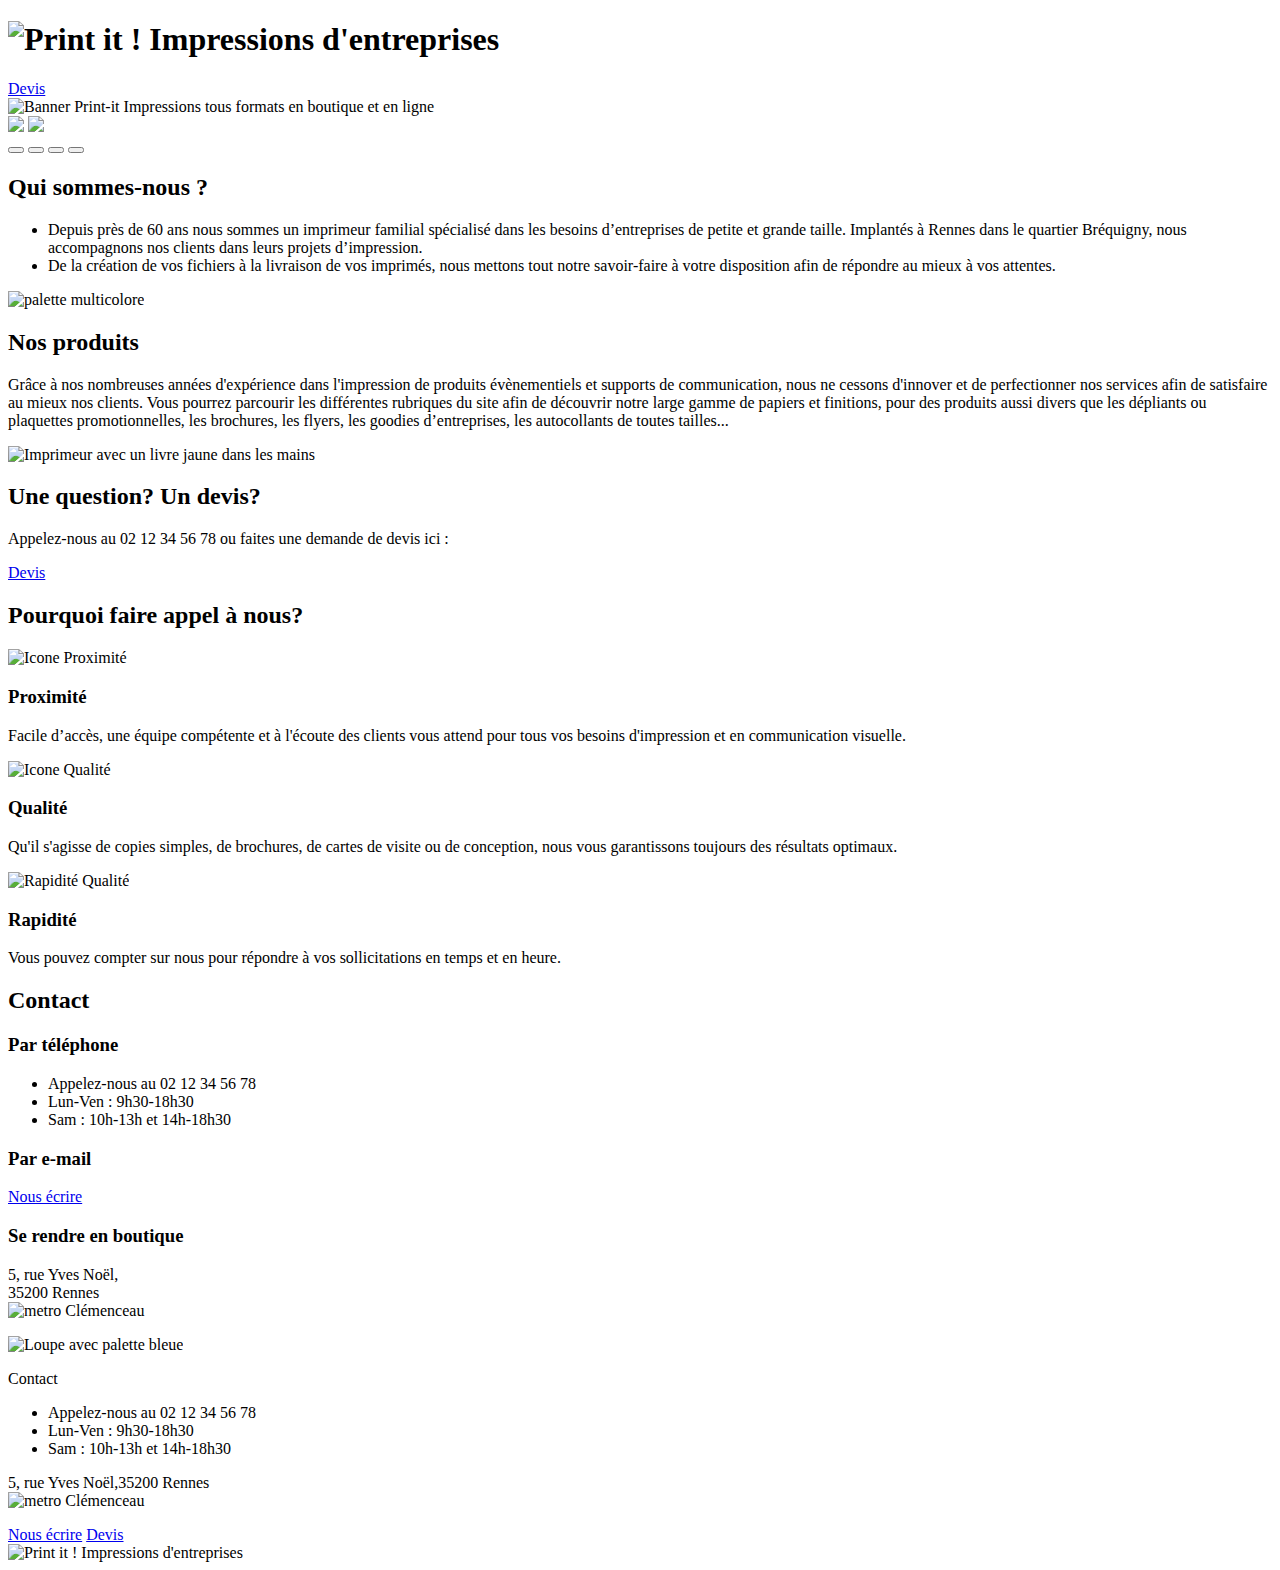
==== index.html @ a9a52a6a "index.html update" ====
<!DOCTYPE html>
<html lang="fr">
<head>
	<meta charset="UTF-8">
	<meta name="viewport" content="width=device-width, initial-scale=1.0">
	<title>Print it ! - Impressions d'entreprise</title>
	<link rel="stylesheet" href="./assets/style.css">
	<link rel="preconnect" href="https://fonts.googleapis.com">
	<link rel="preconnect" href="https://fonts.gstatic.com" crossorigin>
	<link href="https://fonts.googleapis.com/css2?family=Roboto:wght@400;700&family=Roboto+Slab:wght@400;900&display=swap" rel="stylesheet">
	<script src="assets/script.js" defer></script>
</head>
<body>
<header class="container">
	<h1>
		<img class="logo" src="./assets/images/logo.png" alt="Print it ! Impressions d'entreprises" >
	</h1>
	<a class="btn devis" href="mailto:contact@print-it.tld">Devis</a>
</header>
<main>
	<div id="banner">
		<div class="carousel-container">
			<div class="slider">
				<img class="slide" src="./assets/images/slideshow/slide1.jpg" alt="Banner Print-it" >
				<span class="tagLine" >Impressions tous formats <span>en boutique et en ligne</span>
			</div>
			<div class="controls">
				<img src="assets/images/arrow_left.png" class="prevArrow" > 
				<img src="assets/images/arrow_right.png" class="nextArrow" >
			</div>
			<div class="dots">
				<button class= "active" > </button>
				<button class= "" > </button>
				<button class= "" > </button>
				<button class= "" > </button>
			</div>
		</div>
	</div>
	
	<section id="about-us" class="container">
		<div>
			<h2>Qui sommes-nous ?</h2>
			<ul>
				<li>Depuis près de 60 ans nous sommes un imprimeur familial spécialisé dans les besoins d’entreprises de petite et grande taille. Implantés à Rennes dans le quartier Bréquigny, nous accompagnons nos clients dans leurs projets d’impression.</li>
				<li>De la création de vos fichiers à la livraison de vos imprimés, nous mettons tout notre savoir-faire à votre disposition afin de répondre au mieux à vos attentes.</li>
			</ul>
		</div>
		<aside>
			<img src="./assets/images/colors.jpg" alt="palette multicolore">
		</aside>
	</section>
	<section id="products" class="container">
		<div>
			<h2>Nos produits</h2>
			<p>Grâce à nos nombreuses années d'expérience dans l'impression de produits évènementiels et supports de communication, nous ne cessons d'innover et de perfectionner nos services afin de satisfaire au mieux nos clients. Vous pourrez parcourir les différentes rubriques du site afin de découvrir notre large gamme de papiers et finitions, pour des produits aussi divers que les dépliants ou plaquettes promotionnelles, les brochures, les flyers, les goodies d’entreprises, les autocollants de toutes tailles... </p>
		</div>
		<aside>
			<img src="./assets/images/yellow-book.jpg" alt="Imprimeur avec un livre jaune dans les mains">
		</aside>

	</section>
	<section id="question" class="bg-yellow">
		<h2>Une question? Un devis?</h2>
		<p>Appelez-nous au 02 12 34 56 78 ou faites une demande de devis ici :</p>
		<a href="mailto:contact@print-it.tld" class="btn devis">Devis</a>
	</section>
	<section id="why-us" class="container">
		<h2>Pourquoi faire appel à nous?</h2>
		<div>
			<article>
				<img src="./assets/images/proximity-icon.png" alt="Icone Proximité">
				<h3>Proximité</h3>
				<p>Facile d’accès, une équipe compétente et à l'écoute des clients vous attend pour tous vos besoins d'impression et en communication visuelle.</p>
			</article>
			<article>
				<img src="./assets/images/quality-icon.png" alt="Icone Qualité">
				<h3>Qualité</h3>
				<p>Qu'il s'agisse de copies simples, de brochures, de cartes de visite ou de conception, nous vous garantissons toujours des résultats optimaux.</p>
			</article>
			<article>
				<img src="./assets/images/speedy-icon.png" alt="Rapidité Qualité">
				<h3>Rapidité</h3>
				<p>Vous pouvez compter sur nous pour répondre à vos sollicitations en temps et en heure.</p>
			</article>
		</div>
	</section>
	<section id="contact" class="bg-lightblue">
		<div class="container">
			<div>
				<h2>Contact</h2>
				<div>
					<h3>Par téléphone</h3>
					<ul>
						<li>Appelez-nous au 02 12 34 56 78</li>
						<li>Lun-Ven : 9h30-18h30</li>
						<li>Sam : 10h-13h et 14h-18h30</li>
					</ul>
				</div>
				<div>
					<h3>Par e-mail</h3>
					<p>
						<a href="mailto:contact@print-it.tld" class="btn">Nous écrire</a>
					</p>
				</div>
				<div>
					<h3>Se rendre en boutique</h3>
					<p>5, rue Yves Noël,<br>
						35200 Rennes<br>
						<img class="inline-icon" src="./assets/images/metro.png" alt="metro"/> Clémenceau</p>
				</div>
			</div>
			<div>
				<img src="./assets/images/magnifying-glass.jpg" alt="Loupe avec palette bleue">
			</div>

		</div>
	</section>
</main>
<footer>
	<div>
		<p class="footer-contact">Contact</p>
		<ul>
			<li>Appelez-nous au 02 12 34 56 78</li>
			<li>Lun-Ven : 9h30-18h30</li>
			<li>Sam : 10h-13h et 14h-18h30</li>
		</ul>
	</div>
	<div>
		<p>5, rue Yves Noël,35200 Rennes<br>
			<img src="./assets/images/metro.png" alt="metro"/> Clémenceau</p>
	</div>
	<div>
		<a href="mailto:contact@print-it.tld" class="btn">Nous écrire</a>
		<a href="mailto:contact@print-it.tld?subject=Demande&nbsp;de&nbsp;devis" class="btn devis">Devis</a>
	</div>
	<div>
		<img class="footer-logo" src="./assets/images/logo.png" alt="Print it ! Impressions d'entreprises" >
	</div>
</footer>
</body>
</html>
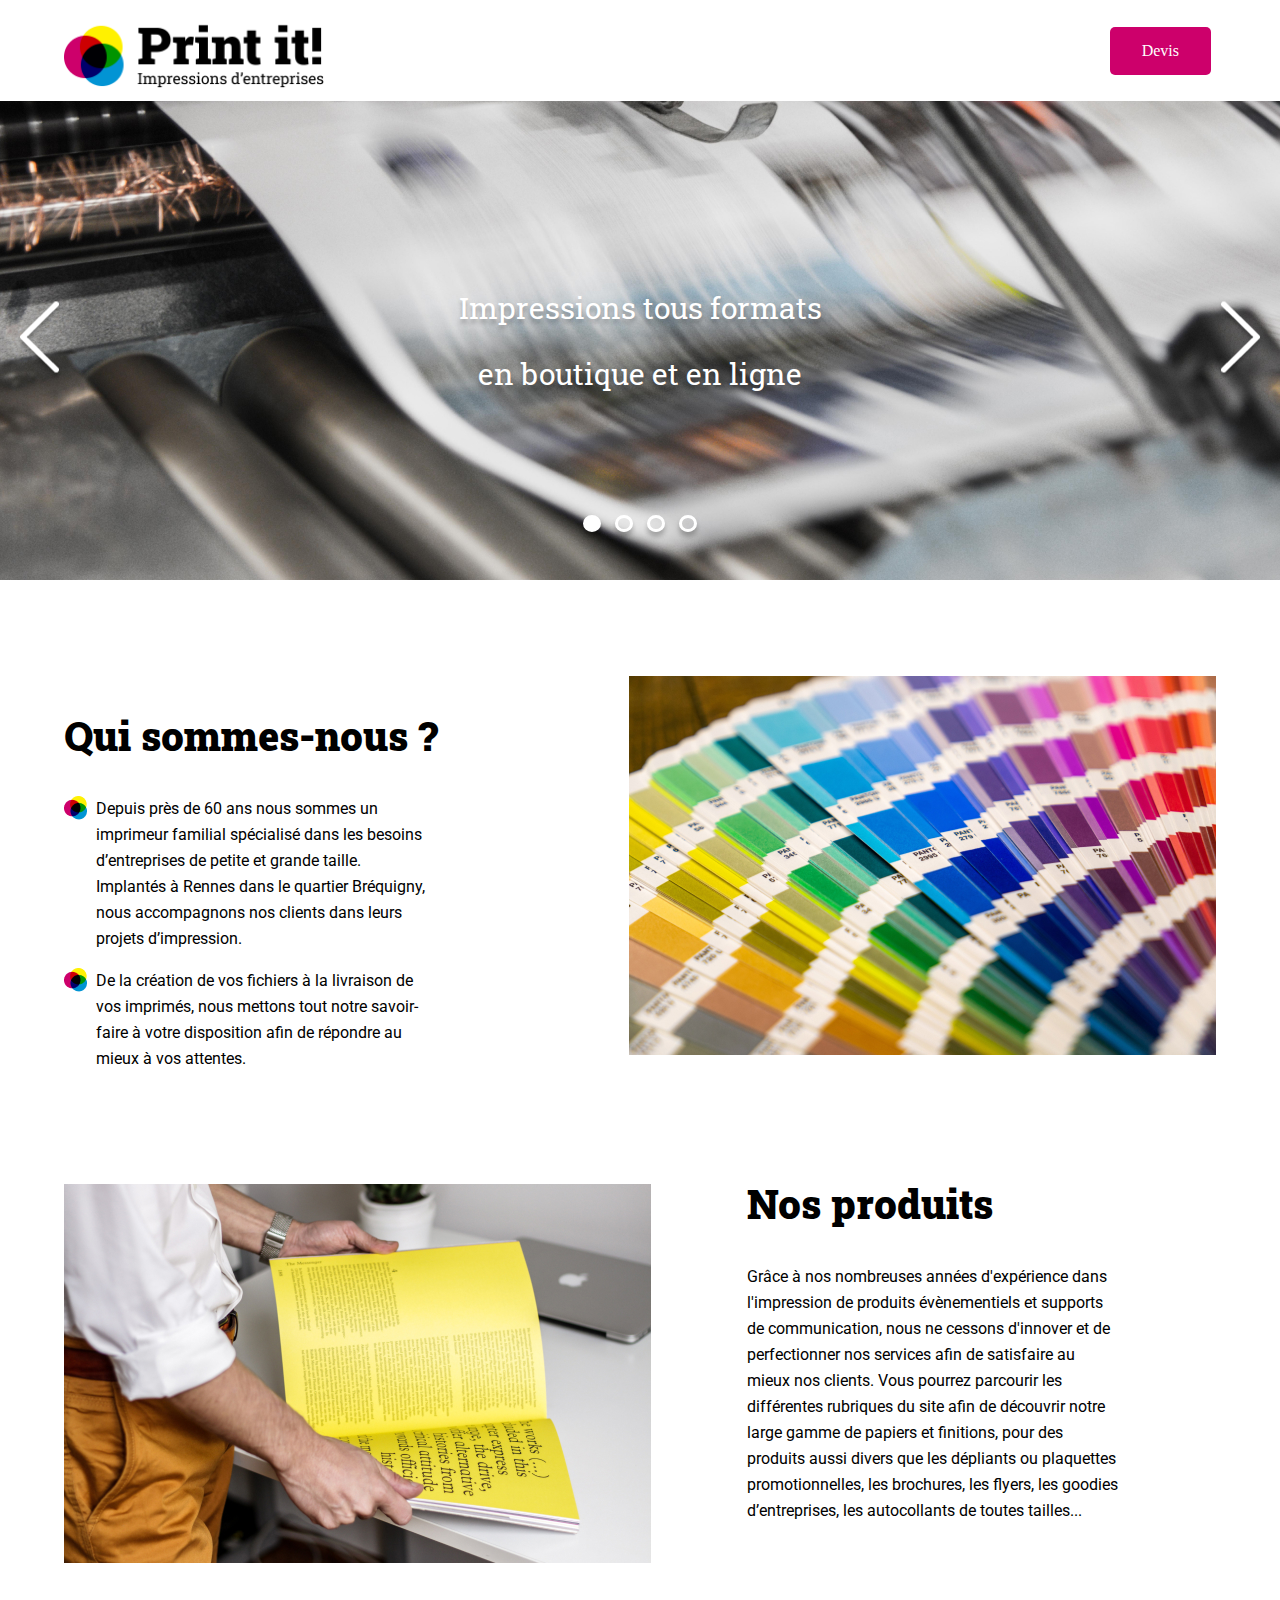
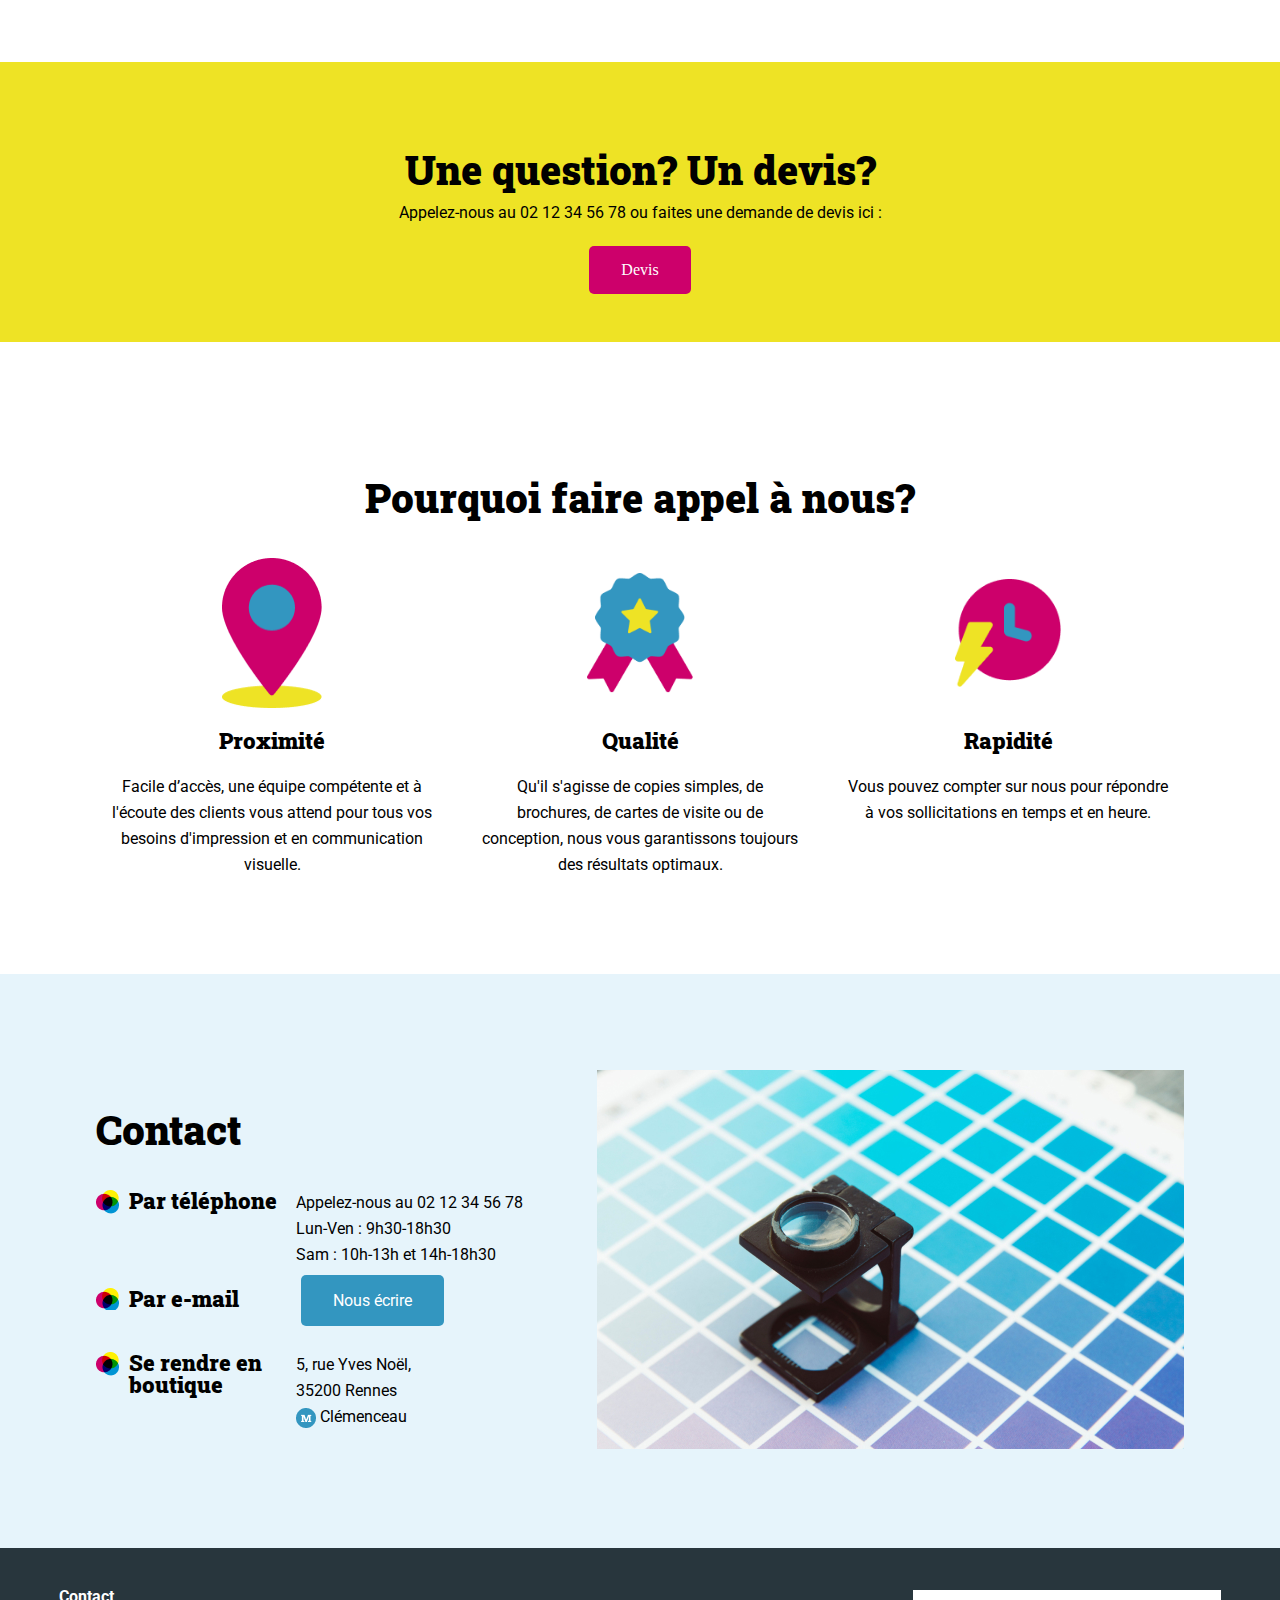
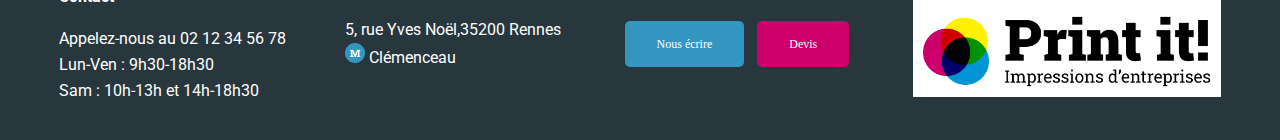
==== commit b7375b47: "index.html update 2" ====
--- a/index.html
+++ b/index.html
@@ -4,16 +4,16 @@
 	<meta charset="UTF-8">
 	<meta name="viewport" content="width=device-width, initial-scale=1.0">
 	<title>Print it ! - Impressions d'entreprise</title>
-	<link rel="stylesheet" href="./assets/style.css">
+	<link rel="stylesheet" href="Print-it-JS-main/assets/style.css">
 	<link rel="preconnect" href="https://fonts.googleapis.com">
 	<link rel="preconnect" href="https://fonts.gstatic.com" crossorigin>
 	<link href="https://fonts.googleapis.com/css2?family=Roboto:wght@400;700&family=Roboto+Slab:wght@400;900&display=swap" rel="stylesheet">
-	<script src="assets/script.js" defer></script>
+	<script src="Print-it-JS-main/assets/script.js" defer></script>
 </head>
 <body>
 <header class="container">
 	<h1>
-		<img class="logo" src="./assets/images/logo.png" alt="Print it ! Impressions d'entreprises" >
+		<img class="logo" src="Print-it-JS-main/assets//images/logo.png" alt="Print it ! Impressions d'entreprises" >
 	</h1>
 	<a class="btn devis" href="mailto:contact@print-it.tld">Devis</a>
 </header>
@@ -21,12 +21,12 @@
 	<div id="banner">
 		<div class="carousel-container">
 			<div class="slider">
-				<img class="slide" src="./assets/images/slideshow/slide1.jpg" alt="Banner Print-it" >
+				<img class="slide" src="Print-it-JS-main/assets/images/slideshow/slide1.jpg" alt="Banner Print-it" >
 				<span class="tagLine" >Impressions tous formats <span>en boutique et en ligne</span>
 			</div>
 			<div class="controls">
-				<img src="assets/images/arrow_left.png" class="prevArrow" > 
-				<img src="assets/images/arrow_right.png" class="nextArrow" >
+				<img src="Print-it-JS-main/assets/images/arrow_left.png" class="prevArrow" > 
+				<img src="Print-it-JS-main/assets/images/arrow_right.png" class="nextArrow" >
 			</div>
 			<div class="dots">
 				<button class= "active" > </button>
@@ -46,7 +46,7 @@
 			</ul>
 		</div>
 		<aside>
-			<img src="./assets/images/colors.jpg" alt="palette multicolore">
+			<img src="Print-it-JS-main/assets/images/colors.jpg" alt="palette multicolore">
 		</aside>
 	</section>
 	<section id="products" class="container">
@@ -55,7 +55,7 @@
 			<p>Grâce à nos nombreuses années d'expérience dans l'impression de produits évènementiels et supports de communication, nous ne cessons d'innover et de perfectionner nos services afin de satisfaire au mieux nos clients. Vous pourrez parcourir les différentes rubriques du site afin de découvrir notre large gamme de papiers et finitions, pour des produits aussi divers que les dépliants ou plaquettes promotionnelles, les brochures, les flyers, les goodies d’entreprises, les autocollants de toutes tailles... </p>
 		</div>
 		<aside>
-			<img src="./assets/images/yellow-book.jpg" alt="Imprimeur avec un livre jaune dans les mains">
+			<img src="Print-it-JS-main/assets/images/yellow-book.jpg" alt="Imprimeur avec un livre jaune dans les mains">
 		</aside>
 
 	</section>
@@ -68,17 +68,17 @@
 		<h2>Pourquoi faire appel à nous?</h2>
 		<div>
 			<article>
-				<img src="./assets/images/proximity-icon.png" alt="Icone Proximité">
+				<img src="Print-it-JS-main/assets/images/proximity-icon.png" alt="Icone Proximité">
 				<h3>Proximité</h3>
 				<p>Facile d’accès, une équipe compétente et à l'écoute des clients vous attend pour tous vos besoins d'impression et en communication visuelle.</p>
 			</article>
 			<article>
-				<img src="./assets/images/quality-icon.png" alt="Icone Qualité">
+				<img src="Print-it-JS-main/assets/images/quality-icon.png" alt="Icone Qualité">
 				<h3>Qualité</h3>
 				<p>Qu'il s'agisse de copies simples, de brochures, de cartes de visite ou de conception, nous vous garantissons toujours des résultats optimaux.</p>
 			</article>
 			<article>
-				<img src="./assets/images/speedy-icon.png" alt="Rapidité Qualité">
+				<img src="Print-it-JS-main/assets/images/speedy-icon.png" alt="Rapidité Qualité">
 				<h3>Rapidité</h3>
 				<p>Vous pouvez compter sur nous pour répondre à vos sollicitations en temps et en heure.</p>
 			</article>
@@ -106,11 +106,11 @@
 					<h3>Se rendre en boutique</h3>
 					<p>5, rue Yves Noël,<br>
 						35200 Rennes<br>
-						<img class="inline-icon" src="./assets/images/metro.png" alt="metro"/> Clémenceau</p>
+						<img class="inline-icon" src="Print-it-JS-main/assets/images/metro.png" alt="metro"/> Clémenceau</p>
 				</div>
 			</div>
 			<div>
-				<img src="./assets/images/magnifying-glass.jpg" alt="Loupe avec palette bleue">
+				<img src="Print-it-JS-main/assets/images/magnifying-glass.jpg" alt="Loupe avec palette bleue">
 			</div>
 
 		</div>
@@ -127,14 +127,14 @@
 	</div>
 	<div>
 		<p>5, rue Yves Noël,35200 Rennes<br>
-			<img src="./assets/images/metro.png" alt="metro"/> Clémenceau</p>
+			<img src="Print-it-JS-main/assets/images/metro.png" alt="metro"/> Clémenceau</p>
 	</div>
 	<div>
 		<a href="mailto:contact@print-it.tld" class="btn">Nous écrire</a>
 		<a href="mailto:contact@print-it.tld?subject=Demande&nbsp;de&nbsp;devis" class="btn devis">Devis</a>
 	</div>
 	<div>
-		<img class="footer-logo" src="./assets/images/logo.png" alt="Print it ! Impressions d'entreprises" >
+		<img class="footer-logo" src="Print-it-JS-main/assets/images/logo.png" alt="Print it ! Impressions d'entreprises" >
 	</div>
 </footer>
 </body>
--- a/Print-it-JS-main/assets/style.css
+++ b/Print-it-JS-main/assets/style.css
@@ -0,0 +1,348 @@
+/* variables declaration */
+:root {
+	--primary-color: #3396C0;
+	--secondary-color: #CD006B;
+	--third-color: #EEE325;
+}
+
+/* Reset CSS */
+* {
+	-webkit-box-sizing: border-box;
+	-moz-box-sizing: border-box;
+	box-sizing: border-box;
+}
+html, body, div, span, applet, object, iframe,
+h1, h2, h3, h4, h5, h6, p, blockquote, pre,
+a, abbr, acronym, address, big, cite, code,
+del, dfn, em, img, ins, kbd, q, s, samp,
+small, strike, strong, sub, sup, tt, var,
+b, u, i, center,
+dl, dt, dd, ol, ul, li,
+fieldset, form, label, legend,
+table, caption, tbody, tfoot, thead, tr, th, td,
+article, aside, canvas, details, embed,
+figure, figcaption, footer, header, hgroup,
+menu, nav, output, ruby, section, summary,
+time, mark, audio, video {
+	margin: 0;
+	padding: 0;
+	border: 0;
+	font: inherit;
+	font-size: 100%;
+	vertical-align: baseline;
+}
+/* HTML5 display-role reset for older browsers */
+article, aside, details, figcaption, figure,
+footer, header, hgroup, menu, nav, section {
+	display: block;
+}
+body {
+	line-height: 1;
+}
+ol, ul {
+	list-style: none;
+}
+blockquote, q {
+	quotes: none;
+}
+blockquote:before, blockquote:after,
+q:before, q:after {
+	content: none;
+}
+table {
+	border-collapse: collapse;
+	border-spacing: 0;
+}
+body {
+
+}
+section {
+	margin-block: 6em;
+}
+h2 {
+	font-family: 'Roboto Slab', sans-serif;
+	font-size: 40px;
+	font-weight: 900;
+	margin-block: 1em;
+}
+h3{
+	font-family: 'Roboto Slab', sans-serif;
+	font-size: 22px;
+	font-weight: 900;
+	margin-block: 1em;
+}
+
+p, li {
+	font-family: Roboto, sans-serif;
+	font-size: 16px;
+	line-height: 26px;
+}
+.container {
+	max-width: 1440px;
+	margin-inline:auto;
+	padding-inline: 5%;
+}
+header {
+	display: flex;
+	justify-content: space-between;
+	align-items: center;
+}
+.logo{
+	width: 260px;
+	margin-block: 10px;
+}
+
+.btn {
+	background-color: var(--primary-color) ;
+	padding: 16px 32px;
+	margin-inline:5px;
+	border-radius: 5px;
+	color: white;
+	text-decoration: none;
+}
+.devis {
+	background-color: var(--secondary-color);
+}
+
+#banner {
+	display: flex;
+	flex-direction: column;
+	align-items: center;
+	justify-content: center;
+	width: 100%;
+	min-height: 470px;
+	position: relative;
+}
+
+.carousel-container {
+	position: relative;
+	width: 100%;
+	height: 100%;
+	object-fit: cover;
+	object-position: center;
+	z-index: 10;
+}
+/* Code CSS en prévision de l'ajout d'un carousel pour la bannière */
+
+
+.slider{
+	position:relative;
+	height: 100%;
+	display: flex;
+	width: 100%;
+	justify-content:center;
+	align-items:center;
+	z-index: 5;
+	transition: all 0.3s;
+}
+
+.slider img{
+	flex-basis:100%;
+}
+
+.prevArrow{
+	position: absolute;
+	top:50%;
+	left:1rem;
+	transform: translateY(-50%);
+	cursor: pointer;
+	z-index: 100;
+}
+
+.nextArrow{
+	position: absolute;
+	top:50%;
+	right:1rem;
+	transform: translateY(-50%);
+	cursor: pointer;
+	z-index: 100;
+}
+
+/* Gestion des fleches du carrousel */
+#banner .arrow {
+	position: absolute;
+}
+#banner .arrow_left {
+	left: 10px;
+}
+#banner .arrow_right {
+	
+}
+
+.tagLine{
+	position:absolute;
+	
+}
+
+/* Gestion des points du carrousel */
+.dots {
+	position:absolute;
+	bottom: 40px;
+	display: flex;
+	left:50%;
+	transform:translate(-50%) ;
+	padding:8px 0;
+
+	z-index: 99;
+}
+.dots button {
+	margin-inline: 7px;
+	height: 17px;
+	background-color:transparent;
+	border: 3px solid #ffffff;
+	border-radius: 100%;
+	box-shadow: 0 5px 5px rgba(0, 0, 0, 0.25);
+	cursor:pointer;
+	
+}
+
+.active {
+	background-color: #fff !important;
+}
+
+
+/* Fin du code CSS pour le carousel */
+.tagLine{
+	font-family: 'Roboto Slab', sans-serif;
+	font-weight: 900;
+	font-size: 50px;
+	line-height: 66px;
+	color: white;
+	text-shadow: 0 4px 4px rgba(0, 0, 0, 0.25);
+	text-align: center;
+}
+#banner span {
+	display: block;
+	font-weight: 400;
+	font-size: 30px;
+}
+#about-us {
+	display: flex;
+}
+#about-us article, #about-us aside {
+	flex:1;
+}
+#about-us li {
+	background: url("./images/tricolor-icon.png") no-repeat left top;
+	font-size: 16px;
+	line-height: 26px;
+	padding-left:2em;
+	width: 65%;
+	margin-bottom: 1em;
+
+}
+
+#products {
+	display: flex;
+	align-items: flex-start;
+	flex-direction: row-reverse;
+}
+#products div, #products aside {
+	flex:1;
+}
+#products div {
+	padding: 0 6em;
+}
+#products h2 {
+	margin-top: 0;
+}
+.bg-yellow {
+	background-color: var(--third-color);
+}
+#question {
+	display: flex;
+	flex-direction: column;
+	align-items: center;
+	padding-block: 3em;
+}
+#question h2 {
+	margin-bottom: 10px;
+}
+#question p {
+	margin-bottom: 20px;
+}
+
+#why-us {
+	display: flex;
+	flex-direction: column;
+	text-align: center;
+}
+#why-us > div{
+	display: flex;
+	justify-content: space-evenly;
+}
+#why-us article {
+	max-width: 320px;
+	display: flex;
+	flex-direction: column;
+}
+#why-us img {
+	width: 33%;
+	height: 150px;
+	text-align: center;
+	margin-inline: auto;
+	margin-block: 0;
+	object-fit: contain;
+}
+
+.bg-lightblue{
+	background-color: #E6F4FB;
+}
+#contact {
+	margin-bottom: 0;
+}
+#contact article, #contact div {
+	flex:1;
+}
+
+
+#contact .container {
+	flex-direction: row;
+	display: flex;
+	padding: 6em ;
+}
+
+#contact .container > div > div {
+	display: flex;
+	padding-bottom: 20px;
+}
+
+#contact h3 {
+	margin-top: 0;
+	background: url("./images/tricolor-icon.png") no-repeat left top;
+	padding-left:1.5em;
+	width: 200px;
+}
+.inline-icon {
+	vertical-align: middle;
+}
+footer {
+	background-color: #28363D;
+	color: white;
+	display: flex;
+	padding-block: 3em;
+	justify-content: space-evenly;
+	font-size: 12px;
+	align-items: center;
+}
+footer div {
+
+	position: relative;
+}
+.footer-logo {
+	background-color: white;
+	max-width: 308px;
+	padding: 10px;
+}
+.footer-contact {
+	margin-bottom: 1em;
+	font-weight: 700;
+	font-size: 16px;
+
+}
+
+@media all and (max-width: 1250px) {
+	#contact > article {
+		flex: 2;
+	}
+}
